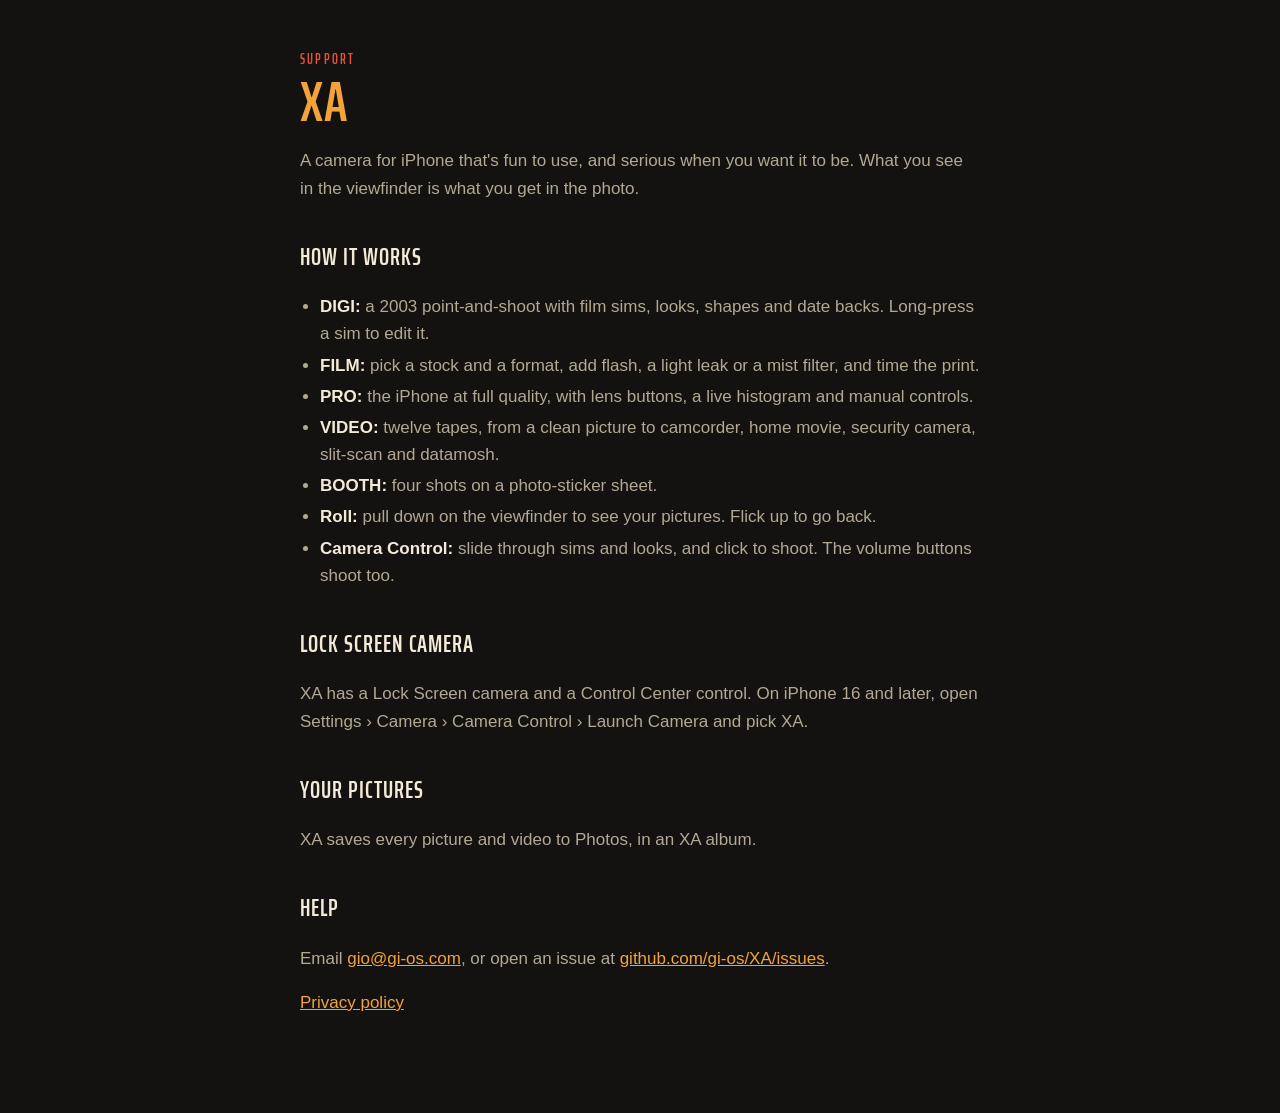
==== docs/index.html @ 6b78a5dd "App Store: store text, review notes, support and privacy pages, and an App Store workflow that uploa" ====
<!doctype html><html lang="en"><head><meta charset="utf-8"><meta name="viewport" content="width=device-width,initial-scale=1">
<title>XA</title><link rel="stylesheet" href="https://fonts.googleapis.com/css2?family=Saira+Extra+Condensed:wght@600&display=swap"><link rel="stylesheet" href="style.css"></head><body><main>
<p class="eyebrow">Support</p>
<h1>XA</h1>
<p>A camera for iPhone that's fun to use, and serious when you want it to be. What you see in the viewfinder is what you get in the photo.</p>
<h2>How it works</h2>
<ul>
<li><strong>DIGI:</strong> a 2003 point-and-shoot with film sims, looks, shapes and date backs. Long-press a sim to edit it.</li>
<li><strong>FILM:</strong> pick a stock and a format, add flash, a light leak or a mist filter, and time the print.</li>
<li><strong>PRO:</strong> the iPhone at full quality, with lens buttons, a live histogram and manual controls.</li>
<li><strong>VIDEO:</strong> twelve tapes, from a clean picture to camcorder, home movie, security camera, slit-scan and datamosh.</li>
<li><strong>BOOTH:</strong> four shots on a photo-sticker sheet.</li>
<li><strong>Roll:</strong> pull down on the viewfinder to see your pictures. Flick up to go back.</li>
<li><strong>Camera Control:</strong> slide through sims and looks, and click to shoot. The volume buttons shoot too.</li>
</ul>
<h2>Lock Screen camera</h2>
<p>XA has a Lock Screen camera and a Control Center control. On iPhone 16 and later, open Settings › Camera › Camera Control › Launch Camera and pick XA.</p>
<h2>Your pictures</h2>
<p>XA saves every picture and video to Photos, in an XA album.</p>
<h2>Help</h2>
<p>Email <a href="mailto:gio@gi-os.com?subject=XA">gio@gi-os.com</a>, or open an issue at <a href="https://github.com/gi-os/XA/issues">github.com/gi-os/XA/issues</a>.</p>
<p><a href="privacy.html">Privacy policy</a></p>
</main></body></html>
---- docs/style.css ----
:root{--bg:#141210;--ink:#f4ead8;--muted:#b3a894;--accent:#f2a33a;--red:#e2513a}
*{box-sizing:border-box}
body{margin:0;background:var(--bg);color:var(--ink);font:17px/1.6 -apple-system,BlinkMacSystemFont,"Helvetica Neue",sans-serif;padding:48px 20px 80px}
main{max-width:680px;margin:0 auto}
h1,h2,.eyebrow{font-family:"Saira Extra Condensed","Arial Narrow",sans-serif;font-weight:600;text-transform:uppercase}
h1{font-size:56px;line-height:1;margin:0 0 12px;color:var(--accent);letter-spacing:.02em}
h2{font-size:24px;margin:36px 0 6px;color:var(--ink);letter-spacing:.04em}
.eyebrow{font-size:14px;letter-spacing:.16em;color:var(--red);margin:0 0 4px}
p,li{color:var(--muted)}strong{color:var(--ink)}a{color:var(--accent)}
ul{padding-left:20px}li{margin:4px 0}
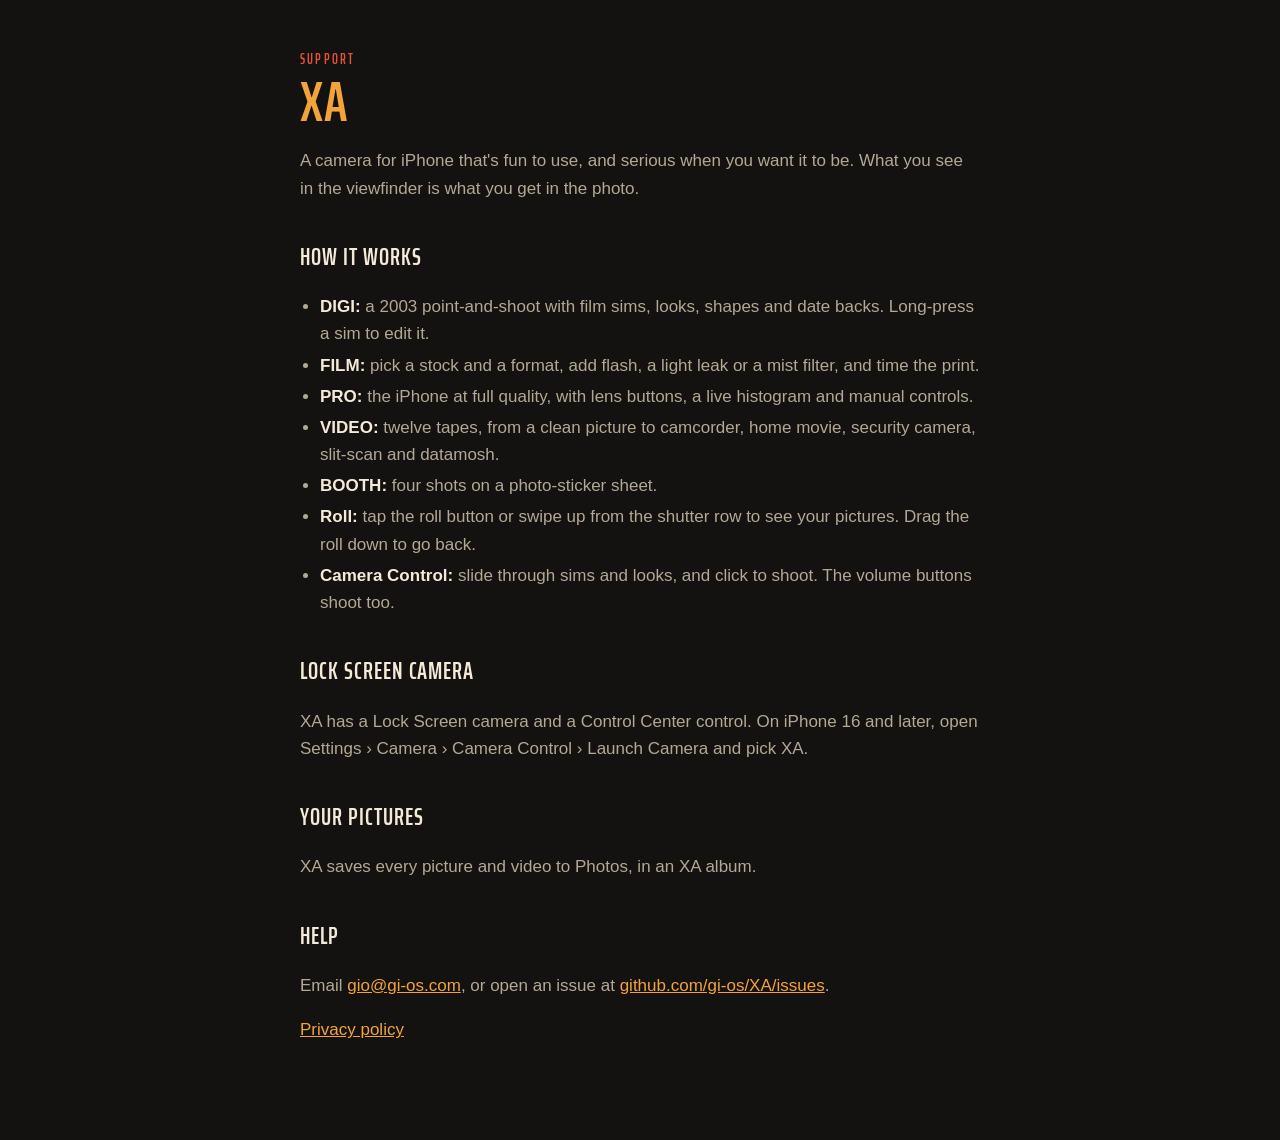
==== commit 94ca8f34: "Roll gesture described the way it works (swipe up or the roll button; drag down to close) in the rev" ====
--- a/docs/index.html
+++ b/docs/index.html
@@ -10,7 +10,7 @@
 <li><strong>PRO:</strong> the iPhone at full quality, with lens buttons, a live histogram and manual controls.</li>
 <li><strong>VIDEO:</strong> twelve tapes, from a clean picture to camcorder, home movie, security camera, slit-scan and datamosh.</li>
 <li><strong>BOOTH:</strong> four shots on a photo-sticker sheet.</li>
-<li><strong>Roll:</strong> pull down on the viewfinder to see your pictures. Flick up to go back.</li>
+<li><strong>Roll:</strong> tap the roll button or swipe up from the shutter row to see your pictures. Drag the roll down to go back.</li>
 <li><strong>Camera Control:</strong> slide through sims and looks, and click to shoot. The volume buttons shoot too.</li>
 </ul>
 <h2>Lock Screen camera</h2>
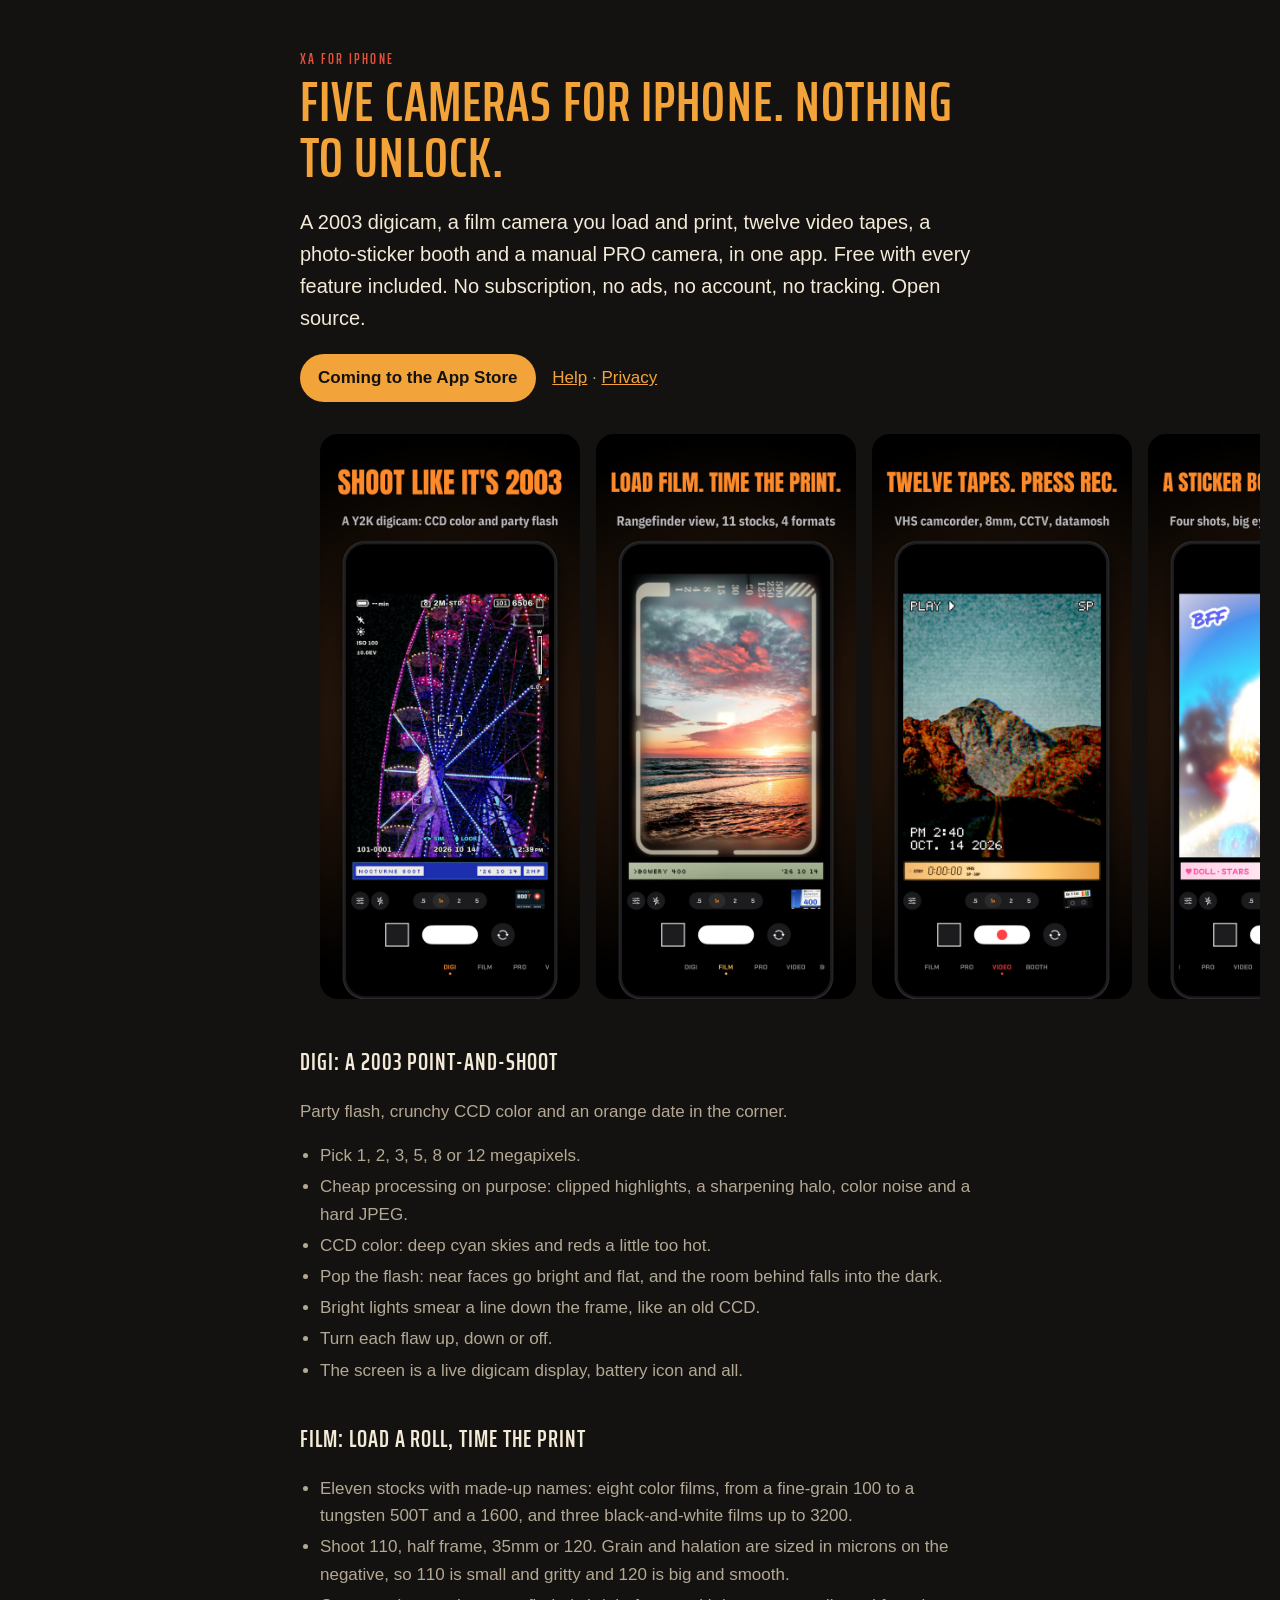
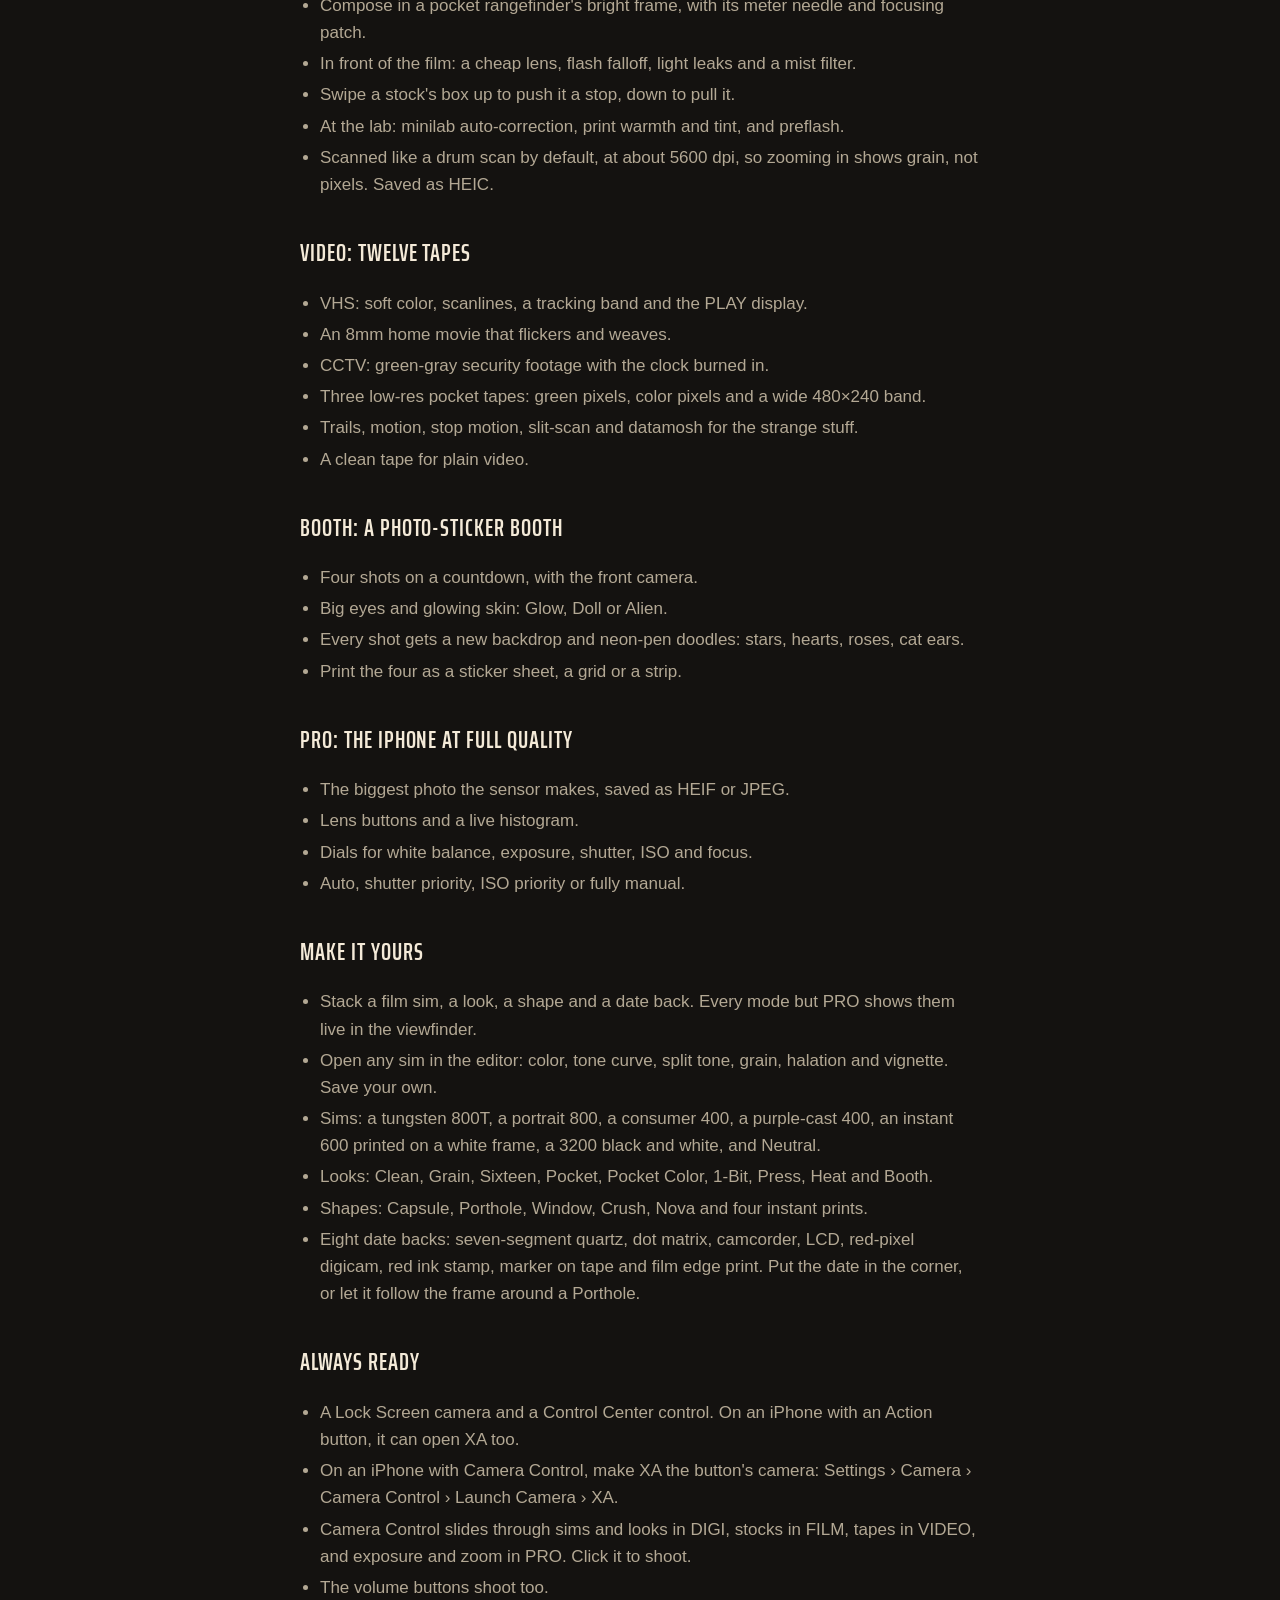
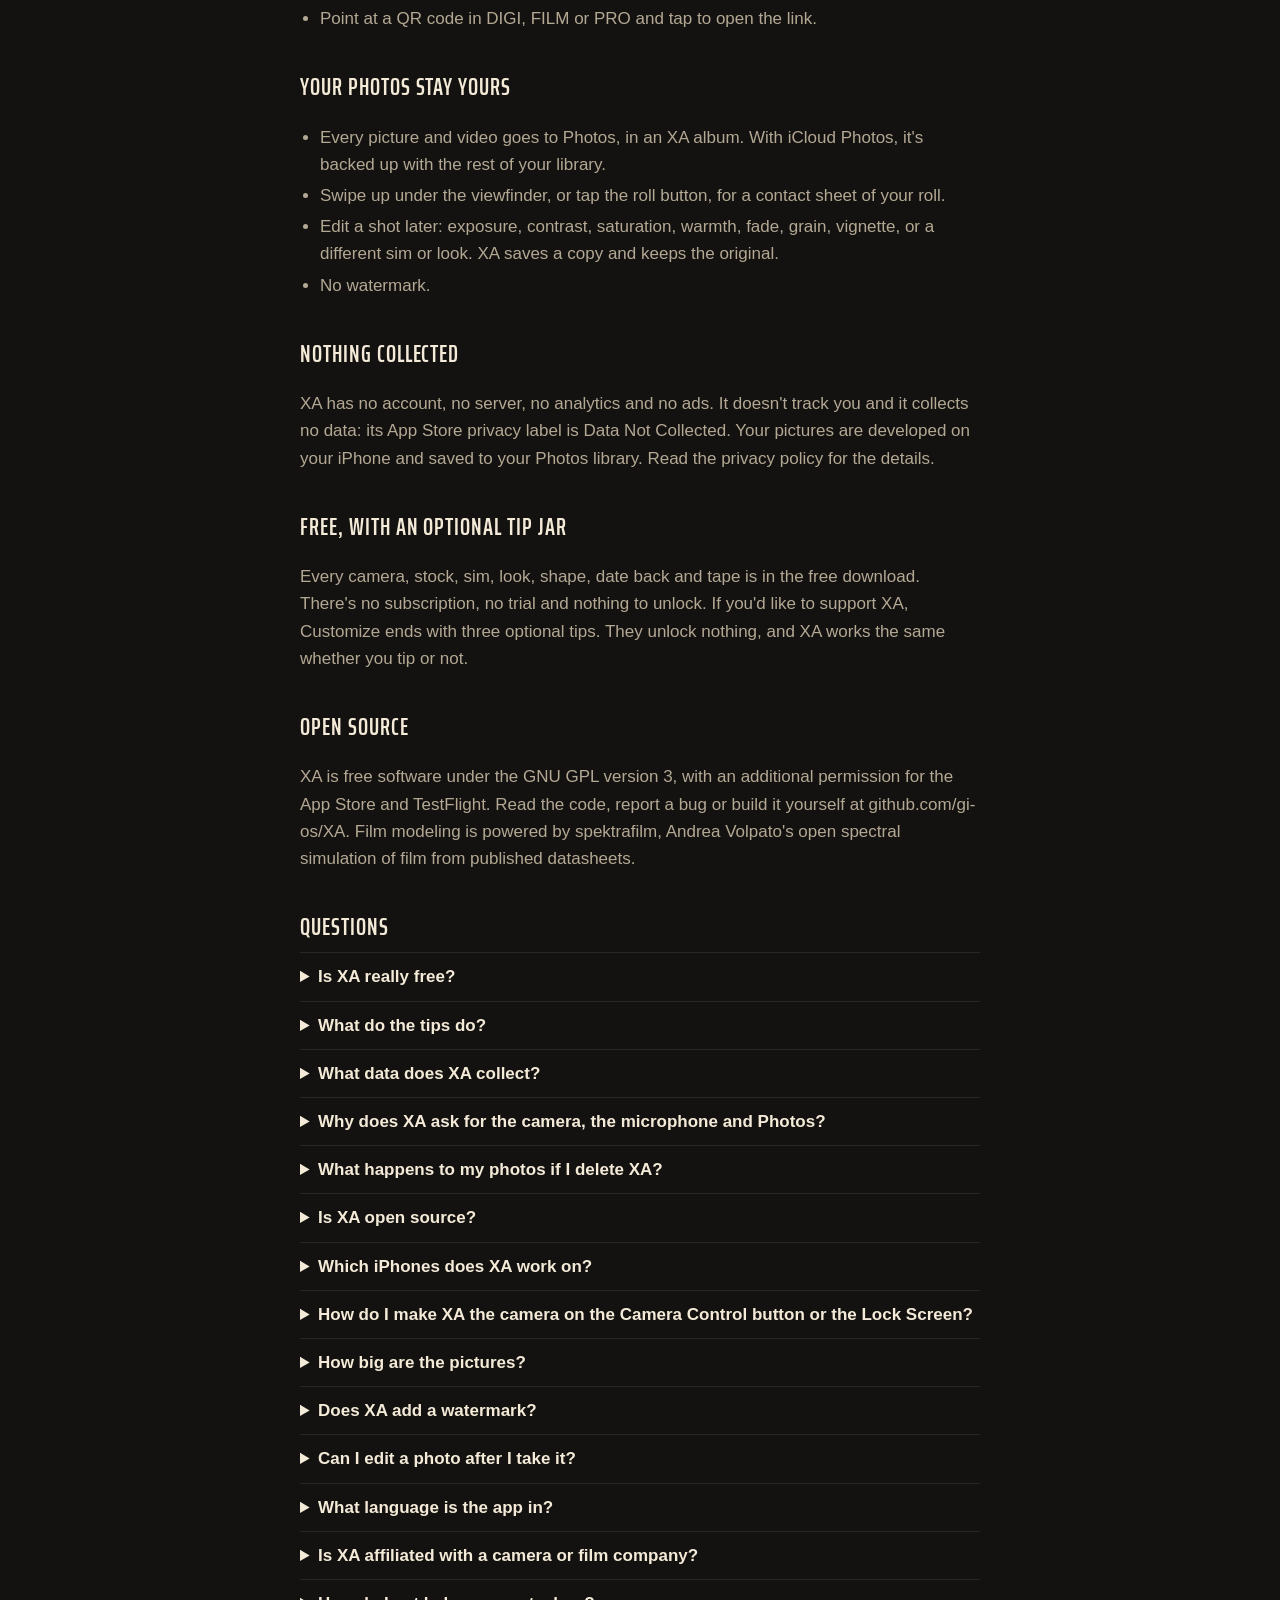
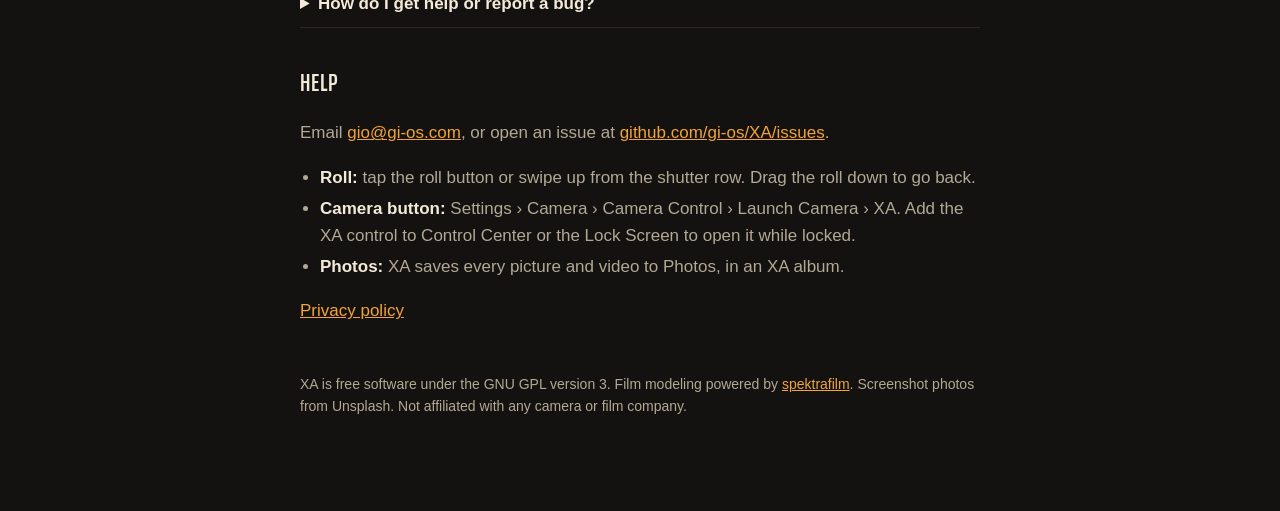
==== commit e5eb0fd0: "Support site: the launch page (five cameras, screenshots, sections, FAQ, help and privacy), social p" ====
--- a/docs/index.html
+++ b/docs/index.html
@@ -1,23 +1,74 @@
 <!doctype html><html lang="en"><head><meta charset="utf-8"><meta name="viewport" content="width=device-width,initial-scale=1">
-<title>XA</title><link rel="stylesheet" href="https://fonts.googleapis.com/css2?family=Saira+Extra+Condensed:wght@600&display=swap"><link rel="stylesheet" href="style.css"></head><body><main>
-<p class="eyebrow">Support</p>
-<h1>XA</h1>
-<p>A camera for iPhone that's fun to use, and serious when you want it to be. What you see in the viewfinder is what you get in the photo.</p>
-<h2>How it works</h2>
+<title>XA: Y2K digicam and film camera for iPhone</title>
+<meta name="description" content="A 2003 digicam, a film camera you load and print, twelve video tapes, a photo-sticker booth and a manual PRO camera, in one app. Free with every feature included. No subscription, no ads, no account, no tracking. Open source.">
+<meta property="og:title" content="XA: Y2K digicam and film camera for iPhone"><meta property="og:description" content="A 2003 digicam, a film camera you load and print, twelve video tapes, a photo-sticker booth and a manual PRO camera, in one app. Free with every feature included. No subscription, no ads, no account, no tracking. Open source.">
+<meta property="og:image" content="https://gi-os.github.io/XA/img/02_film.jpg"><meta name="twitter:card" content="summary_large_image">
+<link rel="stylesheet" href="https://fonts.googleapis.com/css2?family=Saira+Extra+Condensed:wght@600&display=swap"><link rel="stylesheet" href="style.css"></head><body><main>
+<p class="eyebrow">XA for iPhone</p>
+<h1>Five cameras for iPhone. Nothing to unlock.</h1>
+<p class="lede">A 2003 digicam, a film camera you load and print, twelve video tapes, a photo-sticker booth and a manual PRO camera, in one app. Free with every feature included. No subscription, no ads, no account, no tracking. Open source.</p>
+<p class="cta"><a class="button" href="https://github.com/gi-os/XA">Coming to the App Store</a> <a href="#help">Help</a> · <a href="privacy.html">Privacy</a></p>
+</main>
+<div class="strip" aria-label="Screenshots">
+<img src="img/01_digi.jpg" alt="DIGI: a 2003 digicam screen over a ferris wheel at night" width="600" height="1304" loading="lazy">
+<img src="img/02_film.jpg" alt="FILM through the rangefinder finder at sunset" width="600" height="1304" loading="lazy">
+<img src="img/03_video.jpg" alt="VIDEO on a VHS tape" width="600" height="1304" loading="lazy">
+<img src="img/04_booth.jpg" alt="BOOTH sticker frame on a dog photo" width="600" height="1304" loading="lazy">
+<img src="img/05_dates.jpg" alt="A dot-matrix date back on a snowy street" width="600" height="1304" loading="lazy">
+<img src="img/06_shapes.jpg" alt="A porthole shape around flowers" width="600" height="1304" loading="lazy">
+<img src="img/07_sims.jpg" alt="The film rows: sims, looks and shapes" width="600" height="1304" loading="lazy">
+<img src="img/08_lock.jpg" alt="FILM on a tungsten stock at a concert" width="600" height="1304" loading="lazy">
+<img src="img/09_pro.jpg" alt="PRO with its manual dials and histogram" width="600" height="1304" loading="lazy">
+<img src="img/10_roll.jpg" alt="The roll: prints of developed pictures" width="600" height="1304" loading="lazy">
+</div>
+<main>
+<section><h2>DIGI: a 2003 point-and-shoot</h2>
+<p>Party flash, crunchy CCD color and an orange date in the corner.</p>
+<ul><li>Pick 1, 2, 3, 5, 8 or 12 megapixels.</li><li>Cheap processing on purpose: clipped highlights, a sharpening halo, color noise and a hard JPEG.</li><li>CCD color: deep cyan skies and reds a little too hot.</li><li>Pop the flash: near faces go bright and flat, and the room behind falls into the dark.</li><li>Bright lights smear a line down the frame, like an old CCD.</li><li>Turn each flaw up, down or off.</li><li>The screen is a live digicam display, battery icon and all.</li></ul></section>
+<section><h2>FILM: load a roll, time the print</h2>
+<ul><li>Eleven stocks with made-up names: eight color films, from a fine-grain 100 to a tungsten 500T and a 1600, and three black-and-white films up to 3200.</li><li>Shoot 110, half frame, 35mm or 120. Grain and halation are sized in microns on the negative, so 110 is small and gritty and 120 is big and smooth.</li><li>Compose in a pocket rangefinder&#x27;s bright frame, with its meter needle and focusing patch.</li><li>In front of the film: a cheap lens, flash falloff, light leaks and a mist filter.</li><li>Swipe a stock&#x27;s box up to push it a stop, down to pull it.</li><li>At the lab: minilab auto-correction, print warmth and tint, and preflash.</li><li>Scanned like a drum scan by default, at about 5600 dpi, so zooming in shows grain, not pixels. Saved as HEIC.</li></ul></section>
+<section><h2>VIDEO: twelve tapes</h2>
+<ul><li>VHS: soft color, scanlines, a tracking band and the PLAY display.</li><li>An 8mm home movie that flickers and weaves.</li><li>CCTV: green-gray security footage with the clock burned in.</li><li>Three low-res pocket tapes: green pixels, color pixels and a wide 480×240 band.</li><li>Trails, motion, stop motion, slit-scan and datamosh for the strange stuff.</li><li>A clean tape for plain video.</li></ul></section>
+<section><h2>BOOTH: a photo-sticker booth</h2>
+<ul><li>Four shots on a countdown, with the front camera.</li><li>Big eyes and glowing skin: Glow, Doll or Alien.</li><li>Every shot gets a new backdrop and neon-pen doodles: stars, hearts, roses, cat ears.</li><li>Print the four as a sticker sheet, a grid or a strip.</li></ul></section>
+<section><h2>PRO: the iPhone at full quality</h2>
+<ul><li>The biggest photo the sensor makes, saved as HEIF or JPEG.</li><li>Lens buttons and a live histogram.</li><li>Dials for white balance, exposure, shutter, ISO and focus.</li><li>Auto, shutter priority, ISO priority or fully manual.</li></ul></section>
+<section><h2>Make it yours</h2>
+<ul><li>Stack a film sim, a look, a shape and a date back. Every mode but PRO shows them live in the viewfinder.</li><li>Open any sim in the editor: color, tone curve, split tone, grain, halation and vignette. Save your own.</li><li>Sims: a tungsten 800T, a portrait 800, a consumer 400, a purple-cast 400, an instant 600 printed on a white frame, a 3200 black and white, and Neutral.</li><li>Looks: Clean, Grain, Sixteen, Pocket, Pocket Color, 1-Bit, Press, Heat and Booth.</li><li>Shapes: Capsule, Porthole, Window, Crush, Nova and four instant prints.</li><li>Eight date backs: seven-segment quartz, dot matrix, camcorder, LCD, red-pixel digicam, red ink stamp, marker on tape and film edge print. Put the date in the corner, or let it follow the frame around a Porthole.</li></ul></section>
+<section><h2>Always ready</h2>
+<ul><li>A Lock Screen camera and a Control Center control. On an iPhone with an Action button, it can open XA too.</li><li>On an iPhone with Camera Control, make XA the button&#x27;s camera: Settings › Camera › Camera Control › Launch Camera › XA.</li><li>Camera Control slides through sims and looks in DIGI, stocks in FILM, tapes in VIDEO, and exposure and zoom in PRO. Click it to shoot.</li><li>The volume buttons shoot too.</li><li>Point at a QR code in DIGI, FILM or PRO and tap to open the link.</li></ul></section>
+<section><h2>Your photos stay yours</h2>
+<ul><li>Every picture and video goes to Photos, in an XA album. With iCloud Photos, it&#x27;s backed up with the rest of your library.</li><li>Swipe up under the viewfinder, or tap the roll button, for a contact sheet of your roll.</li><li>Edit a shot later: exposure, contrast, saturation, warmth, fade, grain, vignette, or a different sim or look. XA saves a copy and keeps the original.</li><li>No watermark.</li></ul></section>
+<section><h2>Nothing collected</h2>
+<p>XA has no account, no server, no analytics and no ads. It doesn&#x27;t track you and it collects no data: its App Store privacy label is Data Not Collected. Your pictures are developed on your iPhone and saved to your Photos library. Read the privacy policy for the details.</p></section>
+<section><h2>Free, with an optional tip jar</h2>
+<p>Every camera, stock, sim, look, shape, date back and tape is in the free download. There&#x27;s no subscription, no trial and nothing to unlock. If you&#x27;d like to support XA, Customize ends with three optional tips. They unlock nothing, and XA works the same whether you tip or not.</p></section>
+<section><h2>Open source</h2>
+<p>XA is free software under the GNU GPL version 3, with an additional permission for the App Store and TestFlight. Read the code, report a bug or build it yourself at github.com/gi-os/XA. Film modeling is powered by spektrafilm, Andrea Volpato&#x27;s open spectral simulation of film from published datasheets.</p></section>
+<section><h2>Questions</h2>
+<details><summary>Is XA really free?</summary><p>Yes. Every feature is in the free download. There&#x27;s no subscription, no ads, no account, no trial and no watermark. Optional tips at the end of Customize support development and unlock nothing.</p></details>
+<details><summary>What do the tips do?</summary><p>Nothing, on purpose. There are three tips at the end of Customize: A roll of film, Develop a roll and A brick of film. Each is a one-time in-app purchase, shown at your local price. Apple handles the payment, and XA receives no payment details or personal information. XA works the same whether you tip or not.</p></details>
+<details><summary>What data does XA collect?</summary><p>None. XA has no server, no analytics, no ad or tracking code and no account. Pictures are developed on your iPhone and saved to your Photos library. The App Store privacy label is Data Not Collected. The privacy policy has the details.</p></details>
+<details><summary>Why does XA ask for the camera, the microphone and Photos?</summary><p>The camera takes the pictures. XA asks for the microphone only when you first open VIDEO, to record sound with your clips; if you say no, videos record without sound. Photos access lets XA save your pictures, file them in an XA album and show that album as your roll. With add-only access your pictures still go to Photos, and the roll explains how to let XA show them.</p></details>
+<details><summary>What happens to my photos if I delete XA?</summary><p>They stay in Photos, in the XA album. When XA can add to Photos, every shot goes to your library. XA doesn&#x27;t keep the roll inside the app.</p></details>
+<details><summary>Is XA open source?</summary><p>Yes. The source is at github.com/gi-os/XA under the GNU GPL version 3. An additional permission (EXCEPTION.md) allows App Store and TestFlight distribution on the condition that the complete source stays public. The film tables are baked with spektrafilm and licensed CC BY-SA 4.0. The font licenses ship inside the app.</p></details>
+<details><summary>Which iPhones does XA work on?</summary><p>Any iPhone with iOS 18 or later. Some features depend on the hardware: Camera Control needs an iPhone with the Camera Control button, the Action button needs an iPhone that has one, 48 MP photos need a 48 MP camera, and developing FILM from RAW needs an iPhone that shoots RAW. XA is made for iPhone only.</p></details>
+<details><summary>How do I make XA the camera on the Camera Control button or the Lock Screen?</summary><p>For Camera Control, open Settings › Camera › Camera Control › Launch Camera and pick XA. For the Lock Screen, edit your Lock Screen and swap one of its controls for XA. You can also add XA to Control Center.</p></details>
+<details><summary>How big are the pictures?</summary><p>DIGI saves the size you pick, 1 to 12 megapixels. PRO saves the biggest photo your iPhone&#x27;s sensor makes. FILM&#x27;s default drum scan is about 5600 dpi, up to 48 MP: about 43 MP for a 35mm frame, 21 MP for half frame and 11 MP for 110. On an iPhone without a 48 MP camera, the frame is enlarged first and the grain is made at the scan&#x27;s size, so zooming in shows grain, but it isn&#x27;t extra detail. A smaller 3088-pixel lab scan is also available. From the Lock Screen, FILM always saves a lab scan.</p></details>
+<details><summary>Does XA add a watermark?</summary><p>No.</p></details>
+<details><summary>Can I edit a photo after I take it?</summary><p>Yes. Open it from the roll and change exposure, contrast, saturation, warmth, fade, grain or vignette, or try a different sim or look. XA saves a copy and keeps the original.</p></details>
+<details><summary>What language is the app in?</summary><p>The app&#x27;s interface is in English.</p></details>
+<details><summary>Is XA affiliated with a camera or film company?</summary><p>No. The film stock and sim names in XA are made up. XA is not affiliated with or endorsed by any camera or film maker.</p></details>
+<details><summary>How do I get help or report a bug?</summary><p>Email gio@gi-os.com, or open an issue at github.com/gi-os/XA/issues.</p></details>
+</section>
+<section id="help"><h2>Help</h2>
+<p>Email <a href="mailto:gio@gi-os.com?subject=XA">gio@gi-os.com</a>, or open an issue at <a href="https://github.com/gi-os/XA/issues">github.com/gi-os/XA/issues</a>.</p>
 <ul>
-<li><strong>DIGI:</strong> a 2003 point-and-shoot with film sims, looks, shapes and date backs. Long-press a sim to edit it.</li>
-<li><strong>FILM:</strong> pick a stock and a format, add flash, a light leak or a mist filter, and time the print.</li>
-<li><strong>PRO:</strong> the iPhone at full quality, with lens buttons, a live histogram and manual controls.</li>
-<li><strong>VIDEO:</strong> twelve tapes, from a clean picture to camcorder, home movie, security camera, slit-scan and datamosh.</li>
-<li><strong>BOOTH:</strong> four shots on a photo-sticker sheet.</li>
-<li><strong>Roll:</strong> tap the roll button or swipe up from the shutter row to see your pictures. Drag the roll down to go back.</li>
-<li><strong>Camera Control:</strong> slide through sims and looks, and click to shoot. The volume buttons shoot too.</li>
+<li><strong>Roll:</strong> tap the roll button or swipe up from the shutter row. Drag the roll down to go back.</li>
+<li><strong>Camera button:</strong> Settings › Camera › Camera Control › Launch Camera › XA. Add the XA control to Control Center or the Lock Screen to open it while locked.</li>
+<li><strong>Photos:</strong> XA saves every picture and video to Photos, in an XA album.</li>
 </ul>
-<h2>Lock Screen camera</h2>
-<p>XA has a Lock Screen camera and a Control Center control. On iPhone 16 and later, open Settings › Camera › Camera Control › Launch Camera and pick XA.</p>
-<h2>Your pictures</h2>
-<p>XA saves every picture and video to Photos, in an XA album.</p>
-<h2>Help</h2>
-<p>Email <a href="mailto:gio@gi-os.com?subject=XA">gio@gi-os.com</a>, or open an issue at <a href="https://github.com/gi-os/XA/issues">github.com/gi-os/XA/issues</a>.</p>
 <p><a href="privacy.html">Privacy policy</a></p>
+</section>
+<footer><p>XA is free software under the GNU GPL version 3. Film modeling powered by <a href="https://github.com/andreavolpato/spektrafilm">spektrafilm</a>. Screenshot photos from Unsplash. Not affiliated with any camera or film company.</p></footer>
 </main></body></html>
--- a/docs/style.css
+++ b/docs/style.css
@@ -8,3 +8,12 @@
 .eyebrow{font-size:14px;letter-spacing:.16em;color:var(--red);margin:0 0 4px}
 p,li{color:var(--muted)}strong{color:var(--ink)}a{color:var(--accent)}
 ul{padding-left:20px}li{margin:4px 0}
+.lede{font-size:20px;color:var(--ink)}
+.cta{margin:20px 0 8px}.button{display:inline-block;background:var(--accent);color:#141210;font-weight:600;padding:10px 18px;border-radius:999px;text-decoration:none;margin-right:12px}
+.strip{display:flex;gap:16px;overflow-x:auto;scroll-snap-type:x mandatory;padding:24px 20px 8px;max-width:100%;-webkit-overflow-scrolling:touch}
+.strip img{flex:0 0 auto;width:260px;height:auto;border-radius:18px;scroll-snap-align:center;background:#000}
+section{margin-top:8px}
+details{border-top:1px solid #2c2722;padding:10px 0}details:last-of-type{border-bottom:1px solid #2c2722}
+summary{cursor:pointer;color:var(--ink);font-weight:600}
+footer{margin-top:48px;font-size:14px}
+@media (min-width:900px){.strip{justify-content:flex-start;padding-left:max(20px,calc((100vw - 680px)/2))}}
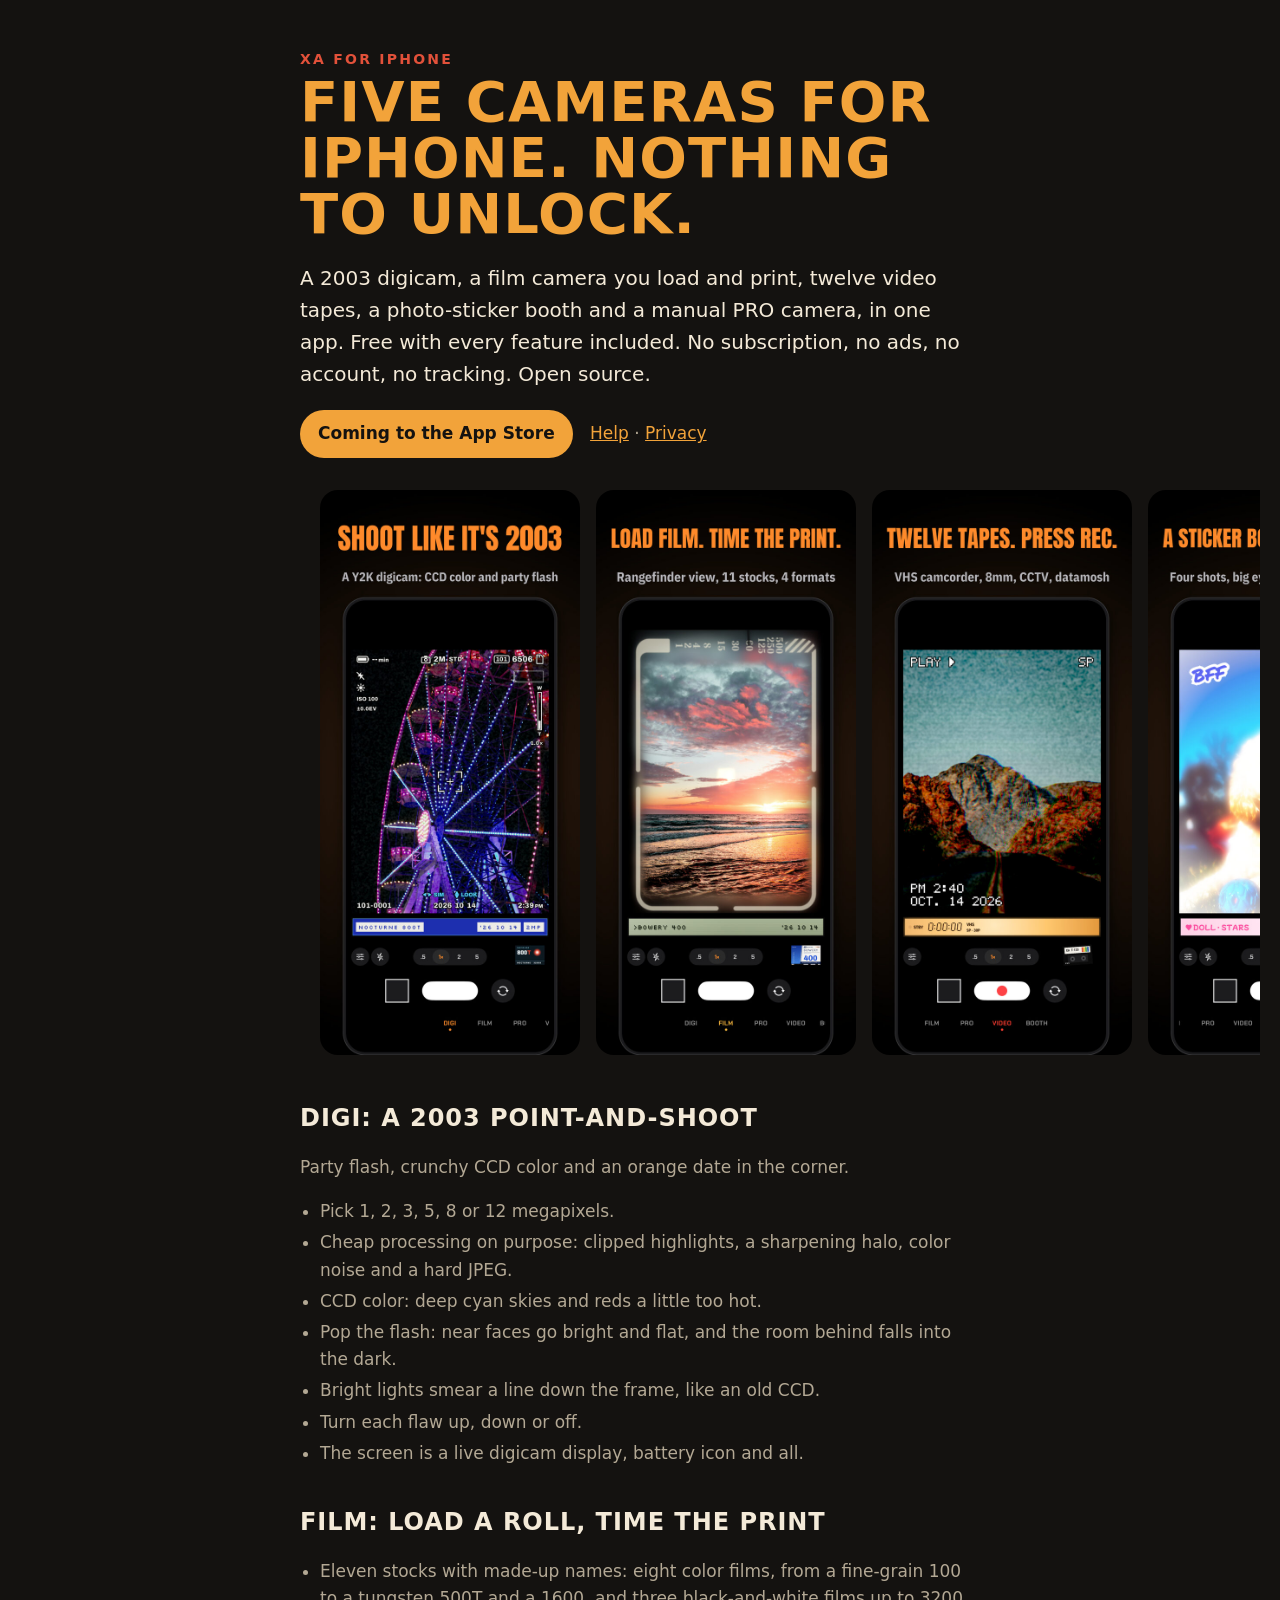
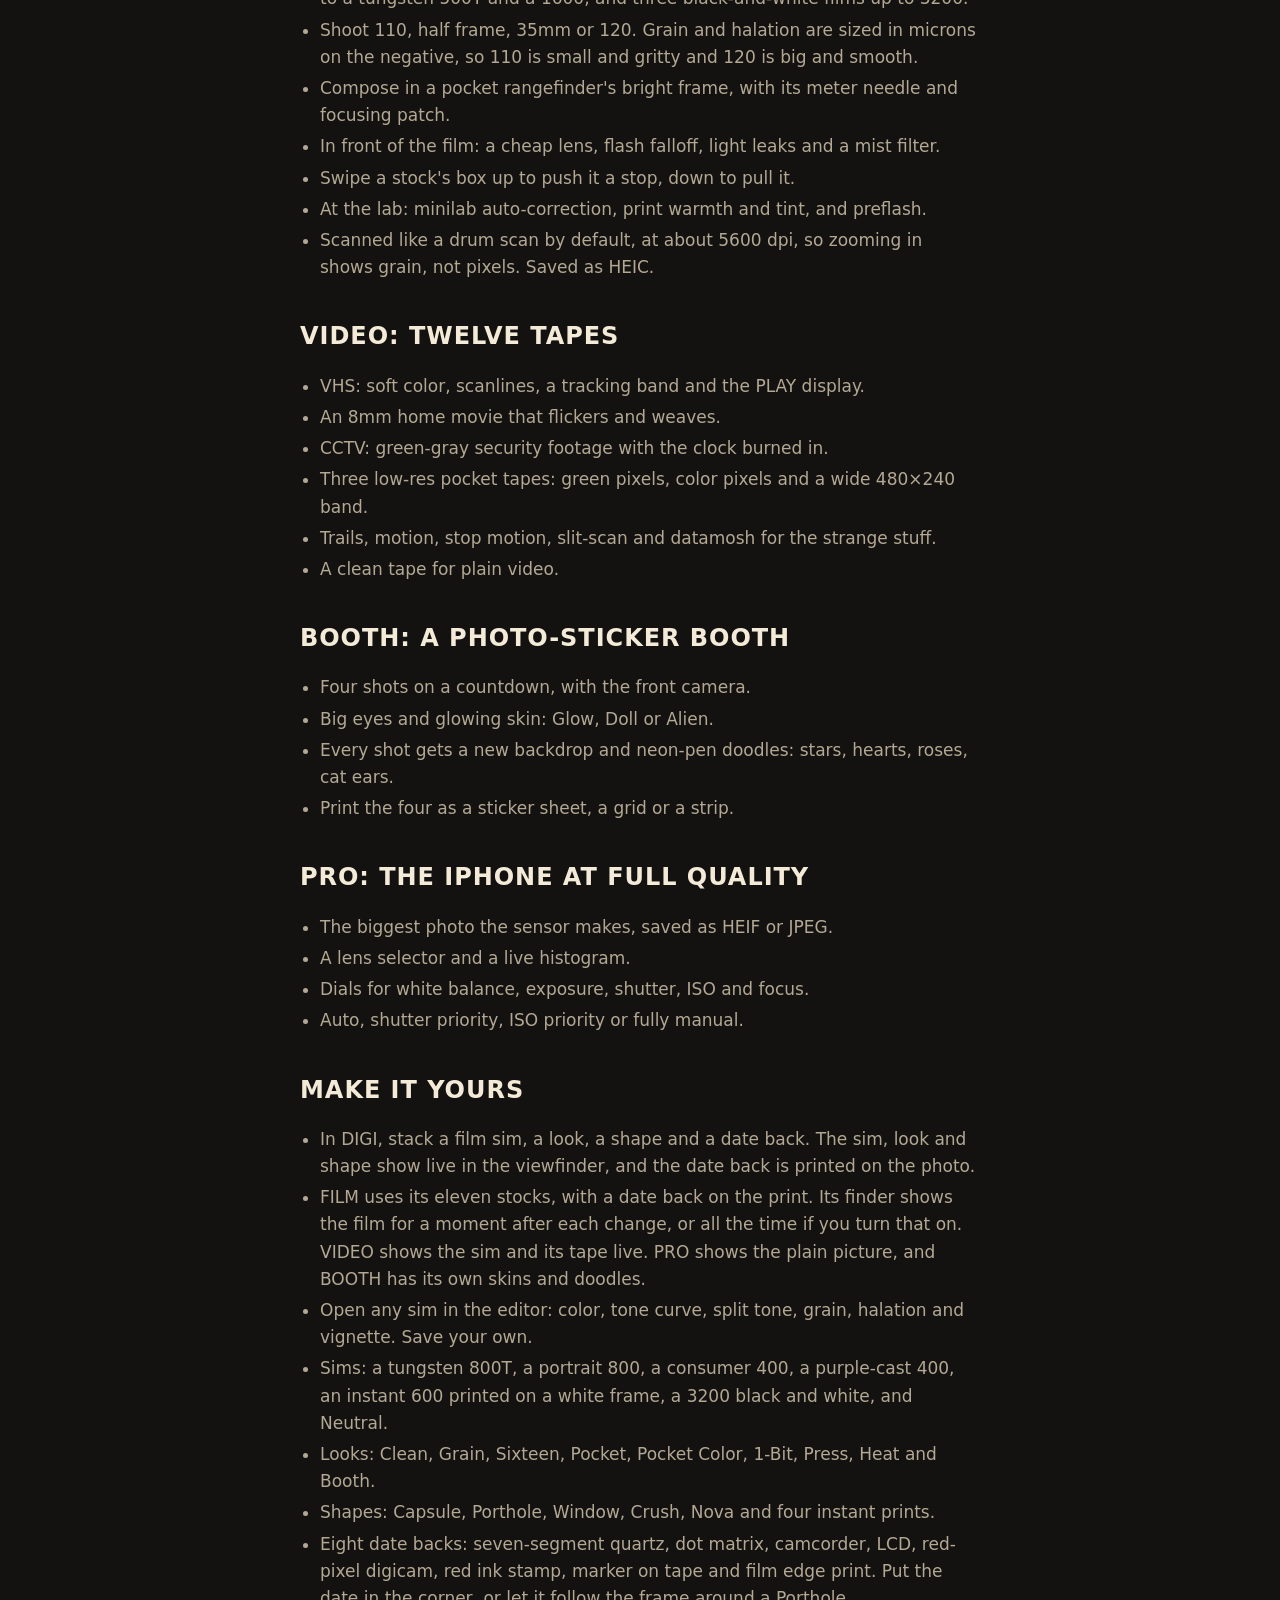
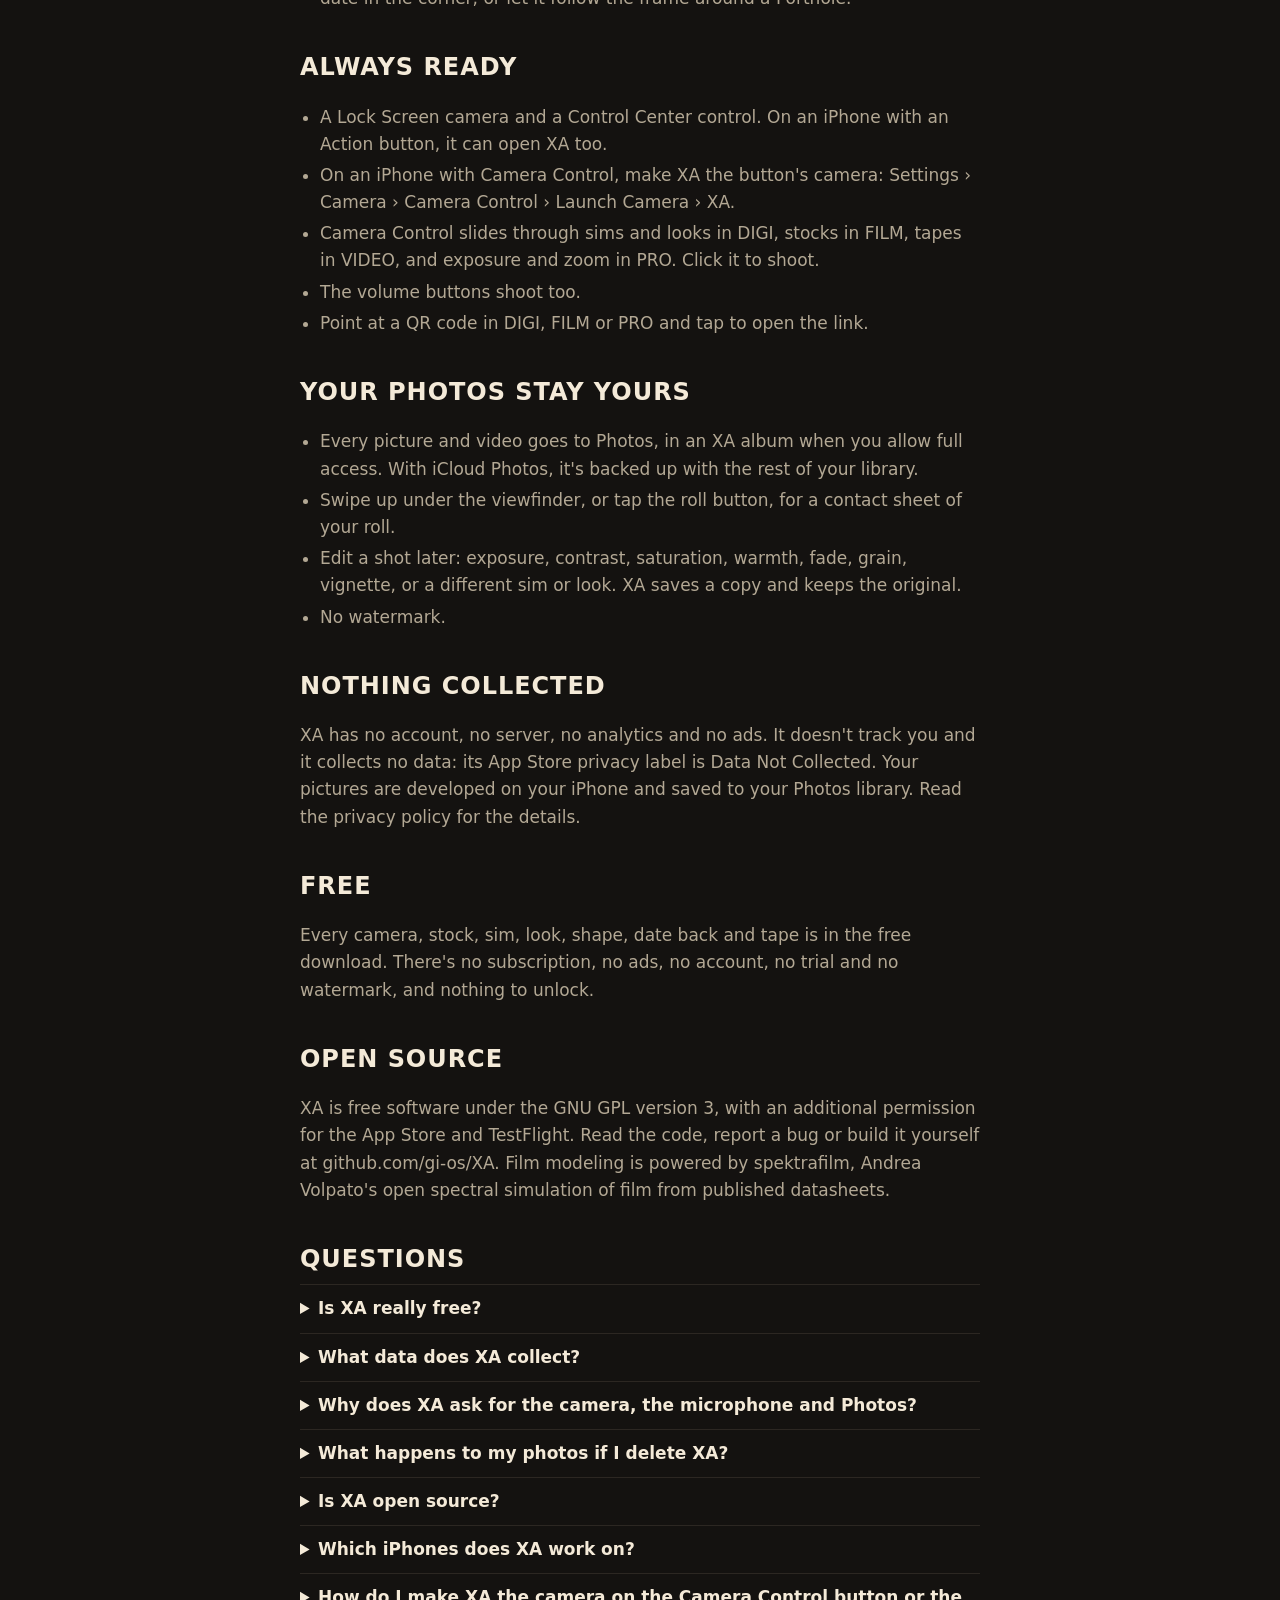
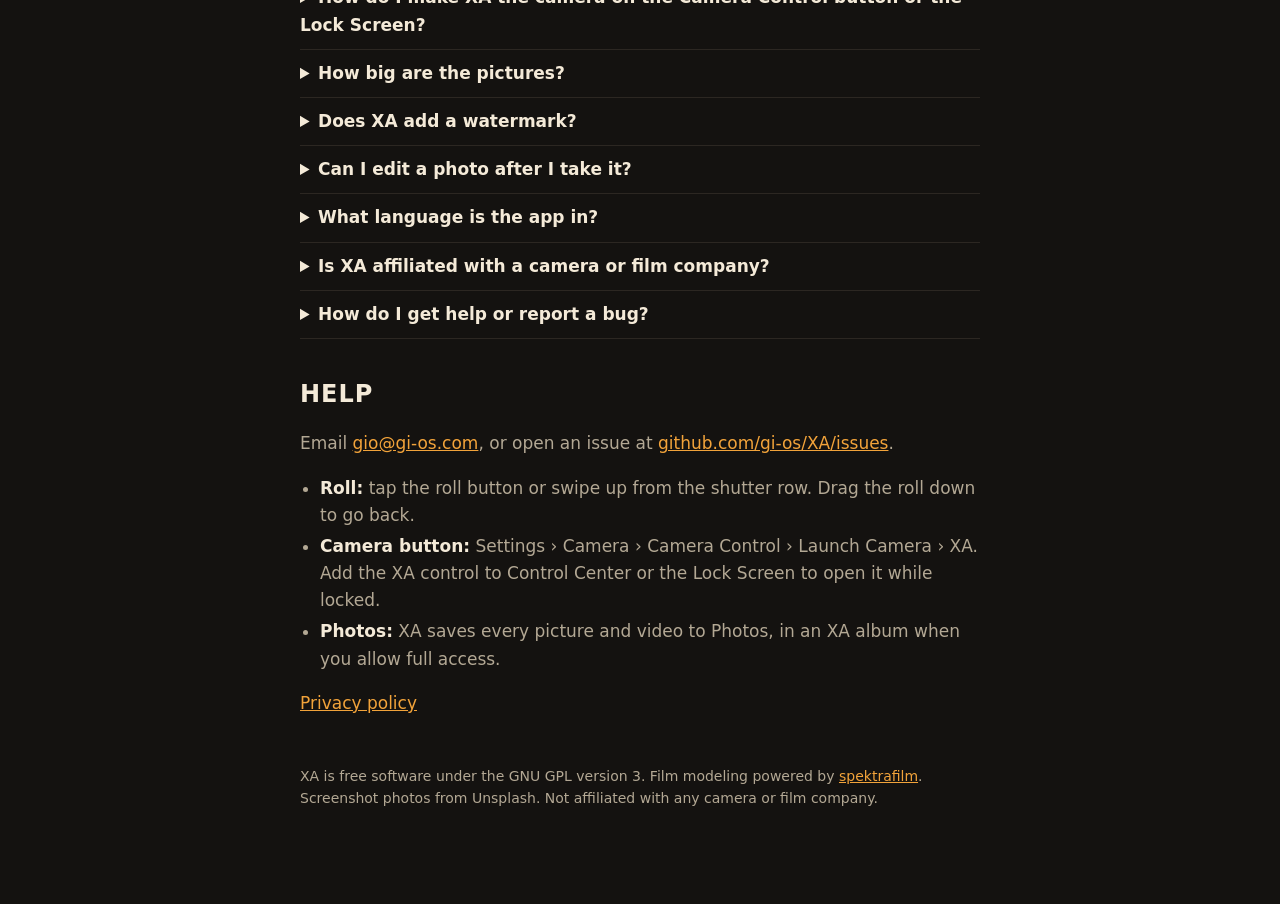
==== commit eab1a341: "1.0 listing and site: no tips, accurate claims, review notes - Every locale: tips removed (they ship" ====
--- a/docs/index.html
+++ b/docs/index.html
@@ -3,7 +3,7 @@
 <meta name="description" content="A 2003 digicam, a film camera you load and print, twelve video tapes, a photo-sticker booth and a manual PRO camera, in one app. Free with every feature included. No subscription, no ads, no account, no tracking. Open source.">
 <meta property="og:title" content="XA: Y2K digicam and film camera for iPhone"><meta property="og:description" content="A 2003 digicam, a film camera you load and print, twelve video tapes, a photo-sticker booth and a manual PRO camera, in one app. Free with every feature included. No subscription, no ads, no account, no tracking. Open source.">
 <meta property="og:image" content="https://gi-os.github.io/XA/img/02_film.jpg"><meta name="twitter:card" content="summary_large_image">
-<link rel="stylesheet" href="https://fonts.googleapis.com/css2?family=Saira+Extra+Condensed:wght@600&display=swap"><link rel="stylesheet" href="style.css"></head><body><main>
+<link rel="stylesheet" href="style.css"></head><body><main>
 <p class="eyebrow">XA for iPhone</p>
 <h1>Five cameras for iPhone. Nothing to unlock.</h1>
 <p class="lede">A 2003 digicam, a film camera you load and print, twelve video tapes, a photo-sticker booth and a manual PRO camera, in one app. Free with every feature included. No subscription, no ads, no account, no tracking. Open source.</p>
@@ -32,29 +32,28 @@
 <section><h2>BOOTH: a photo-sticker booth</h2>
 <ul><li>Four shots on a countdown, with the front camera.</li><li>Big eyes and glowing skin: Glow, Doll or Alien.</li><li>Every shot gets a new backdrop and neon-pen doodles: stars, hearts, roses, cat ears.</li><li>Print the four as a sticker sheet, a grid or a strip.</li></ul></section>
 <section><h2>PRO: the iPhone at full quality</h2>
-<ul><li>The biggest photo the sensor makes, saved as HEIF or JPEG.</li><li>Lens buttons and a live histogram.</li><li>Dials for white balance, exposure, shutter, ISO and focus.</li><li>Auto, shutter priority, ISO priority or fully manual.</li></ul></section>
+<ul><li>The biggest photo the sensor makes, saved as HEIF or JPEG.</li><li>A lens selector and a live histogram.</li><li>Dials for white balance, exposure, shutter, ISO and focus.</li><li>Auto, shutter priority, ISO priority or fully manual.</li></ul></section>
 <section><h2>Make it yours</h2>
-<ul><li>Stack a film sim, a look, a shape and a date back. Every mode but PRO shows them live in the viewfinder.</li><li>Open any sim in the editor: color, tone curve, split tone, grain, halation and vignette. Save your own.</li><li>Sims: a tungsten 800T, a portrait 800, a consumer 400, a purple-cast 400, an instant 600 printed on a white frame, a 3200 black and white, and Neutral.</li><li>Looks: Clean, Grain, Sixteen, Pocket, Pocket Color, 1-Bit, Press, Heat and Booth.</li><li>Shapes: Capsule, Porthole, Window, Crush, Nova and four instant prints.</li><li>Eight date backs: seven-segment quartz, dot matrix, camcorder, LCD, red-pixel digicam, red ink stamp, marker on tape and film edge print. Put the date in the corner, or let it follow the frame around a Porthole.</li></ul></section>
+<ul><li>In DIGI, stack a film sim, a look, a shape and a date back. The sim, look and shape show live in the viewfinder, and the date back is printed on the photo.</li><li>FILM uses its eleven stocks, with a date back on the print. Its finder shows the film for a moment after each change, or all the time if you turn that on. VIDEO shows the sim and its tape live. PRO shows the plain picture, and BOOTH has its own skins and doodles.</li><li>Open any sim in the editor: color, tone curve, split tone, grain, halation and vignette. Save your own.</li><li>Sims: a tungsten 800T, a portrait 800, a consumer 400, a purple-cast 400, an instant 600 printed on a white frame, a 3200 black and white, and Neutral.</li><li>Looks: Clean, Grain, Sixteen, Pocket, Pocket Color, 1-Bit, Press, Heat and Booth.</li><li>Shapes: Capsule, Porthole, Window, Crush, Nova and four instant prints.</li><li>Eight date backs: seven-segment quartz, dot matrix, camcorder, LCD, red-pixel digicam, red ink stamp, marker on tape and film edge print. Put the date in the corner, or let it follow the frame around a Porthole.</li></ul></section>
 <section><h2>Always ready</h2>
 <ul><li>A Lock Screen camera and a Control Center control. On an iPhone with an Action button, it can open XA too.</li><li>On an iPhone with Camera Control, make XA the button&#x27;s camera: Settings › Camera › Camera Control › Launch Camera › XA.</li><li>Camera Control slides through sims and looks in DIGI, stocks in FILM, tapes in VIDEO, and exposure and zoom in PRO. Click it to shoot.</li><li>The volume buttons shoot too.</li><li>Point at a QR code in DIGI, FILM or PRO and tap to open the link.</li></ul></section>
 <section><h2>Your photos stay yours</h2>
-<ul><li>Every picture and video goes to Photos, in an XA album. With iCloud Photos, it&#x27;s backed up with the rest of your library.</li><li>Swipe up under the viewfinder, or tap the roll button, for a contact sheet of your roll.</li><li>Edit a shot later: exposure, contrast, saturation, warmth, fade, grain, vignette, or a different sim or look. XA saves a copy and keeps the original.</li><li>No watermark.</li></ul></section>
+<ul><li>Every picture and video goes to Photos, in an XA album when you allow full access. With iCloud Photos, it&#x27;s backed up with the rest of your library.</li><li>Swipe up under the viewfinder, or tap the roll button, for a contact sheet of your roll.</li><li>Edit a shot later: exposure, contrast, saturation, warmth, fade, grain, vignette, or a different sim or look. XA saves a copy and keeps the original.</li><li>No watermark.</li></ul></section>
 <section><h2>Nothing collected</h2>
 <p>XA has no account, no server, no analytics and no ads. It doesn&#x27;t track you and it collects no data: its App Store privacy label is Data Not Collected. Your pictures are developed on your iPhone and saved to your Photos library. Read the privacy policy for the details.</p></section>
-<section><h2>Free, with an optional tip jar</h2>
-<p>Every camera, stock, sim, look, shape, date back and tape is in the free download. There&#x27;s no subscription, no trial and nothing to unlock. If you&#x27;d like to support XA, Customize ends with three optional tips. They unlock nothing, and XA works the same whether you tip or not.</p></section>
+<section><h2>Free</h2>
+<p>Every camera, stock, sim, look, shape, date back and tape is in the free download. There&#x27;s no subscription, no ads, no account, no trial and no watermark, and nothing to unlock.</p></section>
 <section><h2>Open source</h2>
 <p>XA is free software under the GNU GPL version 3, with an additional permission for the App Store and TestFlight. Read the code, report a bug or build it yourself at github.com/gi-os/XA. Film modeling is powered by spektrafilm, Andrea Volpato&#x27;s open spectral simulation of film from published datasheets.</p></section>
 <section><h2>Questions</h2>
-<details><summary>Is XA really free?</summary><p>Yes. Every feature is in the free download. There&#x27;s no subscription, no ads, no account, no trial and no watermark. Optional tips at the end of Customize support development and unlock nothing.</p></details>
-<details><summary>What do the tips do?</summary><p>Nothing, on purpose. There are three tips at the end of Customize: A roll of film, Develop a roll and A brick of film. Each is a one-time in-app purchase, shown at your local price. Apple handles the payment, and XA receives no payment details or personal information. XA works the same whether you tip or not.</p></details>
+<details><summary>Is XA really free?</summary><p>Yes. Every feature is in the free download. There&#x27;s no subscription, no ads, no account, no trial and no watermark.</p></details>
 <details><summary>What data does XA collect?</summary><p>None. XA has no server, no analytics, no ad or tracking code and no account. Pictures are developed on your iPhone and saved to your Photos library. The App Store privacy label is Data Not Collected. The privacy policy has the details.</p></details>
-<details><summary>Why does XA ask for the camera, the microphone and Photos?</summary><p>The camera takes the pictures. XA asks for the microphone only when you first open VIDEO, to record sound with your clips; if you say no, videos record without sound. Photos access lets XA save your pictures, file them in an XA album and show that album as your roll. With add-only access your pictures still go to Photos, and the roll explains how to let XA show them.</p></details>
-<details><summary>What happens to my photos if I delete XA?</summary><p>They stay in Photos, in the XA album. When XA can add to Photos, every shot goes to your library. XA doesn&#x27;t keep the roll inside the app.</p></details>
+<details><summary>Why does XA ask for the camera, the microphone and Photos?</summary><p>The camera takes the pictures. XA asks for the microphone only when you first open VIDEO, to record sound with your clips; if you say no, videos record without sound. Photos access lets XA save your pictures, file them in an XA album and show that album as your roll. For the album, choose Allow Full Access. With limited or add-only access your pictures still go to Photos, but not into the album. With add-only access, the roll explains how to let XA show them.</p></details>
+<details><summary>What happens to my photos if I delete XA?</summary><p>They stay in Photos, and in the XA album if you gave XA full access. When XA can add to Photos, every shot goes to your library. XA doesn&#x27;t keep the roll inside the app.</p></details>
 <details><summary>Is XA open source?</summary><p>Yes. The source is at github.com/gi-os/XA under the GNU GPL version 3. An additional permission (EXCEPTION.md) allows App Store and TestFlight distribution on the condition that the complete source stays public. The film tables are baked with spektrafilm and licensed CC BY-SA 4.0. The font licenses ship inside the app.</p></details>
-<details><summary>Which iPhones does XA work on?</summary><p>Any iPhone with iOS 18 or later. Some features depend on the hardware: Camera Control needs an iPhone with the Camera Control button, the Action button needs an iPhone that has one, 48 MP photos need a 48 MP camera, and developing FILM from RAW needs an iPhone that shoots RAW. XA is made for iPhone only.</p></details>
-<details><summary>How do I make XA the camera on the Camera Control button or the Lock Screen?</summary><p>For Camera Control, open Settings › Camera › Camera Control › Launch Camera and pick XA. For the Lock Screen, edit your Lock Screen and swap one of its controls for XA. You can also add XA to Control Center.</p></details>
-<details><summary>How big are the pictures?</summary><p>DIGI saves the size you pick, 1 to 12 megapixels. PRO saves the biggest photo your iPhone&#x27;s sensor makes. FILM&#x27;s default drum scan is about 5600 dpi, up to 48 MP: about 43 MP for a 35mm frame, 21 MP for half frame and 11 MP for 110. On an iPhone without a 48 MP camera, the frame is enlarged first and the grain is made at the scan&#x27;s size, so zooming in shows grain, but it isn&#x27;t extra detail. A smaller 3088-pixel lab scan is also available. From the Lock Screen, FILM always saves a lab scan.</p></details>
+<details><summary>Which iPhones does XA work on?</summary><p>Any iPhone with iOS 18 or later. Some features depend on the hardware: Camera Control needs an iPhone with the Camera Control button, the Action button needs an iPhone that has one, 48 MP photos need a 48 MP camera, and developing FILM from RAW needs an iPhone with Apple ProRAW, which means the Pro models. XA is made for iPhone only.</p></details>
+<details><summary>How do I make XA the camera on the Camera Control button or the Lock Screen?</summary><p>On an iPhone with Camera Control, open Settings › Camera › Camera Control › Launch Camera and pick XA. For the Lock Screen, touch and hold it, tap Customize, choose Lock Screen, tap the minus on a control at the bottom, tap the plus and choose XA. For Control Center, swipe down, tap the plus at the top left, tap Add a Control and choose XA. Tap the control while your iPhone is locked to open the Lock Screen camera.</p></details>
+<details><summary>How big are the pictures?</summary><p>DIGI saves the size you pick, 1 to 12 megapixels. PRO saves the biggest photo your iPhone&#x27;s sensor makes. FILM&#x27;s default drum scan is about 5600 dpi, up to 48 MP: about 43 MP for a 35mm frame, 21 MP for half frame and 11 MP for 110. On an iPhone without a 48 MP camera, the frame is enlarged first and the grain is made at the scan&#x27;s size, so zooming in shows grain, but it isn&#x27;t extra detail. A smaller 3088-pixel lab scan is also available. From the Lock Screen, XA offers DIGI, FILM and PRO. PRO saves up to 12 megapixels there, and FILM always saves a lab scan.</p></details>
 <details><summary>Does XA add a watermark?</summary><p>No.</p></details>
 <details><summary>Can I edit a photo after I take it?</summary><p>Yes. Open it from the roll and change exposure, contrast, saturation, warmth, fade, grain or vignette, or try a different sim or look. XA saves a copy and keeps the original.</p></details>
 <details><summary>What language is the app in?</summary><p>The app&#x27;s interface is in English.</p></details>
@@ -66,7 +65,7 @@
 <ul>
 <li><strong>Roll:</strong> tap the roll button or swipe up from the shutter row. Drag the roll down to go back.</li>
 <li><strong>Camera button:</strong> Settings › Camera › Camera Control › Launch Camera › XA. Add the XA control to Control Center or the Lock Screen to open it while locked.</li>
-<li><strong>Photos:</strong> XA saves every picture and video to Photos, in an XA album.</li>
+<li><strong>Photos:</strong> XA saves every picture and video to Photos, in an XA album when you allow full access.</li>
 </ul>
 <p><a href="privacy.html">Privacy policy</a></p>
 </section>
--- a/docs/style.css
+++ b/docs/style.css
@@ -1,9 +1,9 @@
 :root{--bg:#141210;--ink:#f4ead8;--muted:#b3a894;--accent:#f2a33a;--red:#e2513a}
 *{box-sizing:border-box}
-body{margin:0;background:var(--bg);color:var(--ink);font:17px/1.6 -apple-system,BlinkMacSystemFont,"Helvetica Neue",sans-serif;padding:48px 20px 80px}
+body{margin:0;background:var(--bg);color:var(--ink);font:17px/1.6 system-ui,-apple-system,BlinkMacSystemFont,"Segoe UI","Helvetica Neue",Arial,sans-serif;padding:48px 20px 80px}
 main{max-width:680px;margin:0 auto}
-h1,h2,.eyebrow{font-family:"Saira Extra Condensed","Arial Narrow",sans-serif;font-weight:600;text-transform:uppercase}
-h1{font-size:56px;line-height:1;margin:0 0 12px;color:var(--accent);letter-spacing:.02em}
+h1,h2,.eyebrow{font-family:"Avenir Next Condensed","Arial Narrow","Roboto Condensed","Helvetica Neue",system-ui,-apple-system,"Segoe UI",Arial,sans-serif;font-weight:600;text-transform:uppercase}
+h1{font-size:clamp(40px,11vw,56px);line-height:1;overflow-wrap:break-word;margin:0 0 12px;color:var(--accent);letter-spacing:.02em}
 h2{font-size:24px;margin:36px 0 6px;color:var(--ink);letter-spacing:.04em}
 .eyebrow{font-size:14px;letter-spacing:.16em;color:var(--red);margin:0 0 4px}
 p,li{color:var(--muted)}strong{color:var(--ink)}a{color:var(--accent)}
